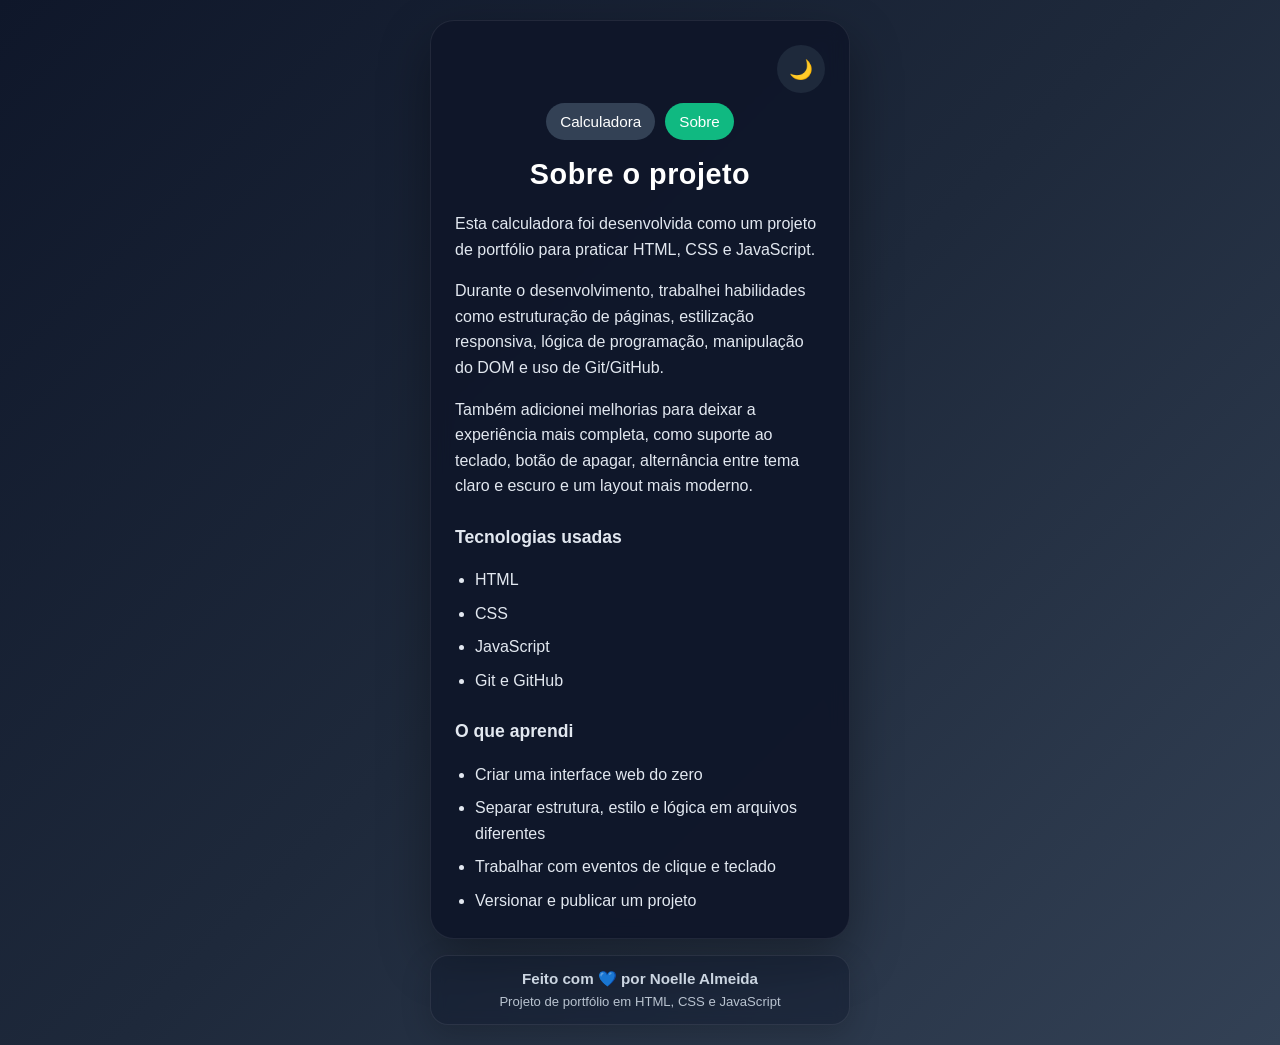
==== about.html @ 86858a80 "feat: adiciona pagina sobre ao projeto" ====
<!doctype html>
<html lang="pt-BR">
  <head>
    <meta charset="UTF-8" />
    <meta name="viewport" content="width=device-width, initial-scale=1.0" />
    <title>Sobre o Projeto</title>
    <link rel="stylesheet" href="style.css" />
  </head>
  <body>
    <main class="container">
      <section class="calculator about-card">
        <div class="top-bar">
          <button class="theme-toggle" onclick="toggleTheme()" id="themeToggle">
            🌙
          </button>
        </div>

        <nav class="page-links">
          <a href="index.html">Calculadora</a>
          <a href="about.html" class="active">Sobre</a>
        </nav>

        <h1>Sobre o projeto</h1>

        <div class="about-content">
          <p>
            Esta calculadora foi desenvolvida como um projeto de portfólio para
            praticar HTML, CSS e JavaScript.
          </p>

          <p>
            Durante o desenvolvimento, trabalhei habilidades como estruturação
            de páginas, estilização responsiva, lógica de programação,
            manipulação do DOM e uso de Git/GitHub.
          </p>

          <p>
            Também adicionei melhorias para deixar a experiência mais completa,
            como suporte ao teclado, botão de apagar, alternância entre tema
            claro e escuro e um layout mais moderno.
          </p>

          <h2>Tecnologias usadas</h2>
          <ul>
            <li>HTML</li>
            <li>CSS</li>
            <li>JavaScript</li>
            <li>Git e GitHub</li>
          </ul>

          <h2>O que aprendi</h2>
          <ul>
            <li>Criar uma interface web do zero</li>
            <li>Separar estrutura, estilo e lógica em arquivos diferentes</li>
            <li>Trabalhar com eventos de clique e teclado</li>
            <li>Versionar e publicar um projeto</li>
          </ul>
        </div>
      </section>

      <footer class="footer">
        <p>Feito com 💙 por Noelle Almeida</p>
        <span>Projeto de portfólio em HTML, CSS e JavaScript</span>
      </footer>
    </main>

    <script src="script.js"></script>
  </body>
</html>
---- style.css ----
* {
  margin: 0;
  padding: 0;
  box-sizing: border-box;
  font-family: Arial, sans-serif;
}

body {
  min-height: 100vh;
  background: linear-gradient(135deg, #0f172a, #1e293b, #334155);
  display: flex;
  align-items: center;
  justify-content: center;
  padding: 20px;
  transition: background 0.3s ease;
}

.container {
  width: 100%;
  max-width: 420px;
  display: flex;
  flex-direction: column;
  gap: 16px;
}

.calculator {
  background: rgba(15, 23, 42, 0.95);
  border: 1px solid rgba(255, 255, 255, 0.08);
  backdrop-filter: blur(10px);
  padding: 24px;
  border-radius: 24px;
  box-shadow: 0 20px 50px rgba(0, 0, 0, 0.35);
  transition:
    background 0.3s ease,
    transform 0.3s ease;
}

.top-bar {
  display: flex;
  justify-content: flex-end;
  margin-bottom: 10px;
}

.theme-toggle {
  width: 48px;
  height: 48px;
  border: none;
  border-radius: 50%;
  font-size: 1.2rem;
  cursor: pointer;
  background: #1e293b;
  color: white;
  transition:
    transform 0.2s ease,
    opacity 0.2s ease;
}

.theme-toggle:hover {
  transform: scale(1.05);
  opacity: 0.95;
}

.page-links {
  display: flex;
  gap: 10px;
  justify-content: center;
  margin-bottom: 18px;
}

.page-links a {
  text-decoration: none;
  color: white;
  background: #334155;
  padding: 10px 14px;
  border-radius: 999px;
  font-size: 0.95rem;
  transition:
    transform 0.15s ease,
    opacity 0.15s ease;
}

.page-links a:hover {
  transform: translateY(-2px);
  opacity: 0.95;
}

.page-links a.active {
  background: #10b981;
  color: white;
}

.calculator h1 {
  color: white;
  text-align: center;
  margin-bottom: 20px;
  font-size: 1.8rem;
  letter-spacing: 0.5px;
}

#display {
  width: 100%;
  height: 80px;
  margin-bottom: 20px;
  border: none;
  outline: none;
  border-radius: 16px;
  padding: 16px;
  font-size: 2rem;
  text-align: right;
  background: #e2e8f0;
  color: #0f172a;
  box-shadow: inset 0 2px 8px rgba(0, 0, 0, 0.12);
}

.buttons {
  display: grid;
  grid-template-columns: repeat(4, 1fr);
  gap: 12px;
}

.btn {
  height: 64px;
  border: none;
  border-radius: 16px;
  font-size: 1.2rem;
  font-weight: bold;
  cursor: pointer;
  background: #334155;
  color: white;
  transition:
    transform 0.15s ease,
    opacity 0.15s ease;
}

.btn:hover {
  transform: translateY(-2px);
  opacity: 0.95;
}

.btn:active {
  transform: scale(0.98);
}

.operator {
  background: #f59e0b;
  color: #111827;
}

.equal {
  background: #10b981;
}

.clear {
  background: #ef4444;
}

.delete {
  background: #8b5cf6;
}

.zero {
  grid-column: span 3;
}

.footer {
  text-align: center;
  padding: 14px 18px;
  border-radius: 18px;
  background: rgba(15, 23, 42, 0.45);
  border: 1px solid rgba(255, 255, 255, 0.08);
  color: #cbd5e1;
  box-shadow: 0 10px 30px rgba(0, 0, 0, 0.18);
  backdrop-filter: blur(8px);
}

.footer p {
  font-size: 0.95rem;
  font-weight: bold;
  margin-bottom: 4px;
}

.footer span {
  font-size: 0.82rem;
  opacity: 0.9;
}

.about-card {
  max-width: 100%;
}

.about-content {
  color: #e2e8f0;
  display: flex;
  flex-direction: column;
  gap: 16px;
  line-height: 1.6;
}

.about-content h2 {
  font-size: 1.1rem;
  margin-top: 8px;
}

.about-content ul {
  padding-left: 20px;
  display: flex;
  flex-direction: column;
  gap: 8px;
}

/* TEMA CLARO */

body.light-theme {
  background: linear-gradient(135deg, #dbeafe, #e0f2fe, #f8fafc);
}

body.light-theme .calculator {
  background: rgba(255, 255, 255, 0.95);
  border: 1px solid rgba(15, 23, 42, 0.08);
  box-shadow: 0 20px 50px rgba(15, 23, 42, 0.12);
}

body.light-theme .theme-toggle {
  background: #e2e8f0;
  color: #0f172a;
}

body.light-theme .page-links a {
  background: #cbd5e1;
  color: #0f172a;
}

body.light-theme .page-links a.active {
  background: #10b981;
  color: white;
}

body.light-theme .calculator h1 {
  color: #0f172a;
}

body.light-theme #display {
  background: #f8fafc;
  color: #0f172a;
  border: 1px solid #cbd5e1;
}

body.light-theme .btn {
  background: #cbd5e1;
  color: #0f172a;
}

body.light-theme .operator {
  background: #f59e0b;
  color: #111827;
}

body.light-theme .equal {
  background: #10b981;
  color: white;
}

body.light-theme .clear {
  background: #ef4444;
  color: white;
}

body.light-theme .delete {
  background: #8b5cf6;
  color: white;
}

body.light-theme .footer {
  background: rgba(255, 255, 255, 0.75);
  color: #334155;
  border: 1px solid rgba(15, 23, 42, 0.08);
  box-shadow: 0 10px 30px rgba(15, 23, 42, 0.08);
}

body.light-theme .about-content {
  color: #334155;
}

@media (max-width: 480px) {
  .calculator {
    padding: 18px;
    border-radius: 20px;
  }

  .calculator h1 {
    font-size: 1.5rem;
  }

  #display {
    height: 72px;
    font-size: 1.7rem;
  }

  .btn {
    height: 58px;
    font-size: 1.05rem;
  }

  .theme-toggle {
    width: 44px;
    height: 44px;
  }

  .page-links {
    flex-direction: column;
  }

  .page-links a {
    text-align: center;
  }
}
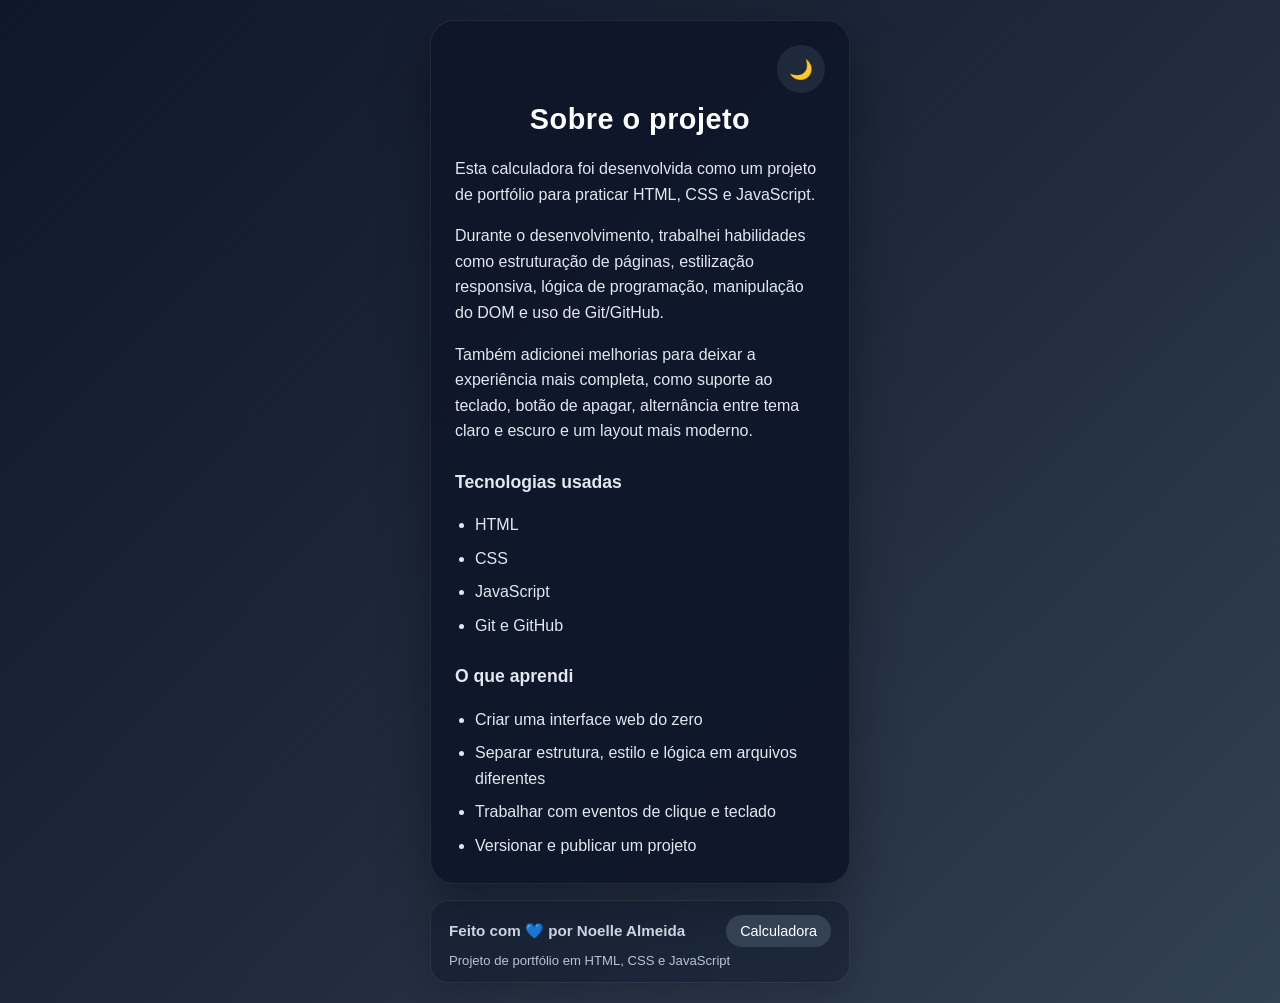
==== commit 79906301: "fix: ajusta alinhamento do rodape e erro de divisao por zero" ====
--- a/about.html
+++ b/about.html
@@ -14,11 +14,6 @@
             🌙
           </button>
         </div>
-
-        <nav class="page-links">
-          <a href="index.html">Calculadora</a>
-          <a href="about.html" class="active">Sobre</a>
-        </nav>
 
         <h1>Sobre o projeto</h1>
 
@@ -59,7 +54,10 @@
       </section>
 
       <footer class="footer">
-        <p>Feito com 💙 por Noelle Almeida</p>
+        <div class="footer-top">
+          <p>Feito com 💙 por Noelle Almeida</p>
+          <a href="index.html" class="footer-link">Calculadora</a>
+        </div>
         <span>Projeto de portfólio em HTML, CSS e JavaScript</span>
       </footer>
     </main>
--- a/style.css
+++ b/style.css
@@ -58,35 +58,6 @@
 .theme-toggle:hover {
   transform: scale(1.05);
   opacity: 0.95;
-}
-
-.page-links {
-  display: flex;
-  gap: 10px;
-  justify-content: center;
-  margin-bottom: 18px;
-}
-
-.page-links a {
-  text-decoration: none;
-  color: white;
-  background: #334155;
-  padding: 10px 14px;
-  border-radius: 999px;
-  font-size: 0.95rem;
-  transition:
-    transform 0.15s ease,
-    opacity 0.15s ease;
-}
-
-.page-links a:hover {
-  transform: translateY(-2px);
-  opacity: 0.95;
-}
-
-.page-links a.active {
-  background: #10b981;
-  color: white;
 }
 
 .calculator h1 {
@@ -163,7 +134,7 @@
 }
 
 .footer {
-  text-align: center;
+  text-align: left;
   padding: 14px 18px;
   border-radius: 18px;
   background: rgba(15, 23, 42, 0.45);
@@ -173,15 +144,42 @@
   backdrop-filter: blur(8px);
 }
 
+.footer-top {
+  display: flex;
+  align-items: center;
+  justify-content: space-between;
+  gap: 12px;
+  margin-bottom: 6px;
+}
+
 .footer p {
   font-size: 0.95rem;
   font-weight: bold;
-  margin-bottom: 4px;
+  margin: 0;
 }
 
 .footer span {
+  display: block;
   font-size: 0.82rem;
   opacity: 0.9;
+  margin-left: 0;
+}
+
+.footer-link {
+  text-decoration: none;
+  background: #334155;
+  color: white;
+  padding: 8px 14px;
+  border-radius: 999px;
+  font-size: 0.9rem;
+  transition:
+    transform 0.15s ease,
+    opacity 0.15s ease;
+}
+
+.footer-link:hover {
+  transform: translateY(-2px);
+  opacity: 0.95;
 }
 
 .about-card {
@@ -223,16 +221,6 @@
 body.light-theme .theme-toggle {
   background: #e2e8f0;
   color: #0f172a;
-}
-
-body.light-theme .page-links a {
-  background: #cbd5e1;
-  color: #0f172a;
-}
-
-body.light-theme .page-links a.active {
-  background: #10b981;
-  color: white;
 }
 
 body.light-theme .calculator h1 {
@@ -277,6 +265,11 @@
   box-shadow: 0 10px 30px rgba(15, 23, 42, 0.08);
 }
 
+body.light-theme .footer-link {
+  background: #cbd5e1;
+  color: #0f172a;
+}
+
 body.light-theme .about-content {
   color: #334155;
 }
@@ -306,11 +299,8 @@
     height: 44px;
   }
 
-  .page-links {
+  .footer-top {
     flex-direction: column;
-  }
-
-  .page-links a {
-    text-align: center;
-  }
-}
+    align-items: center;
+  }
+}
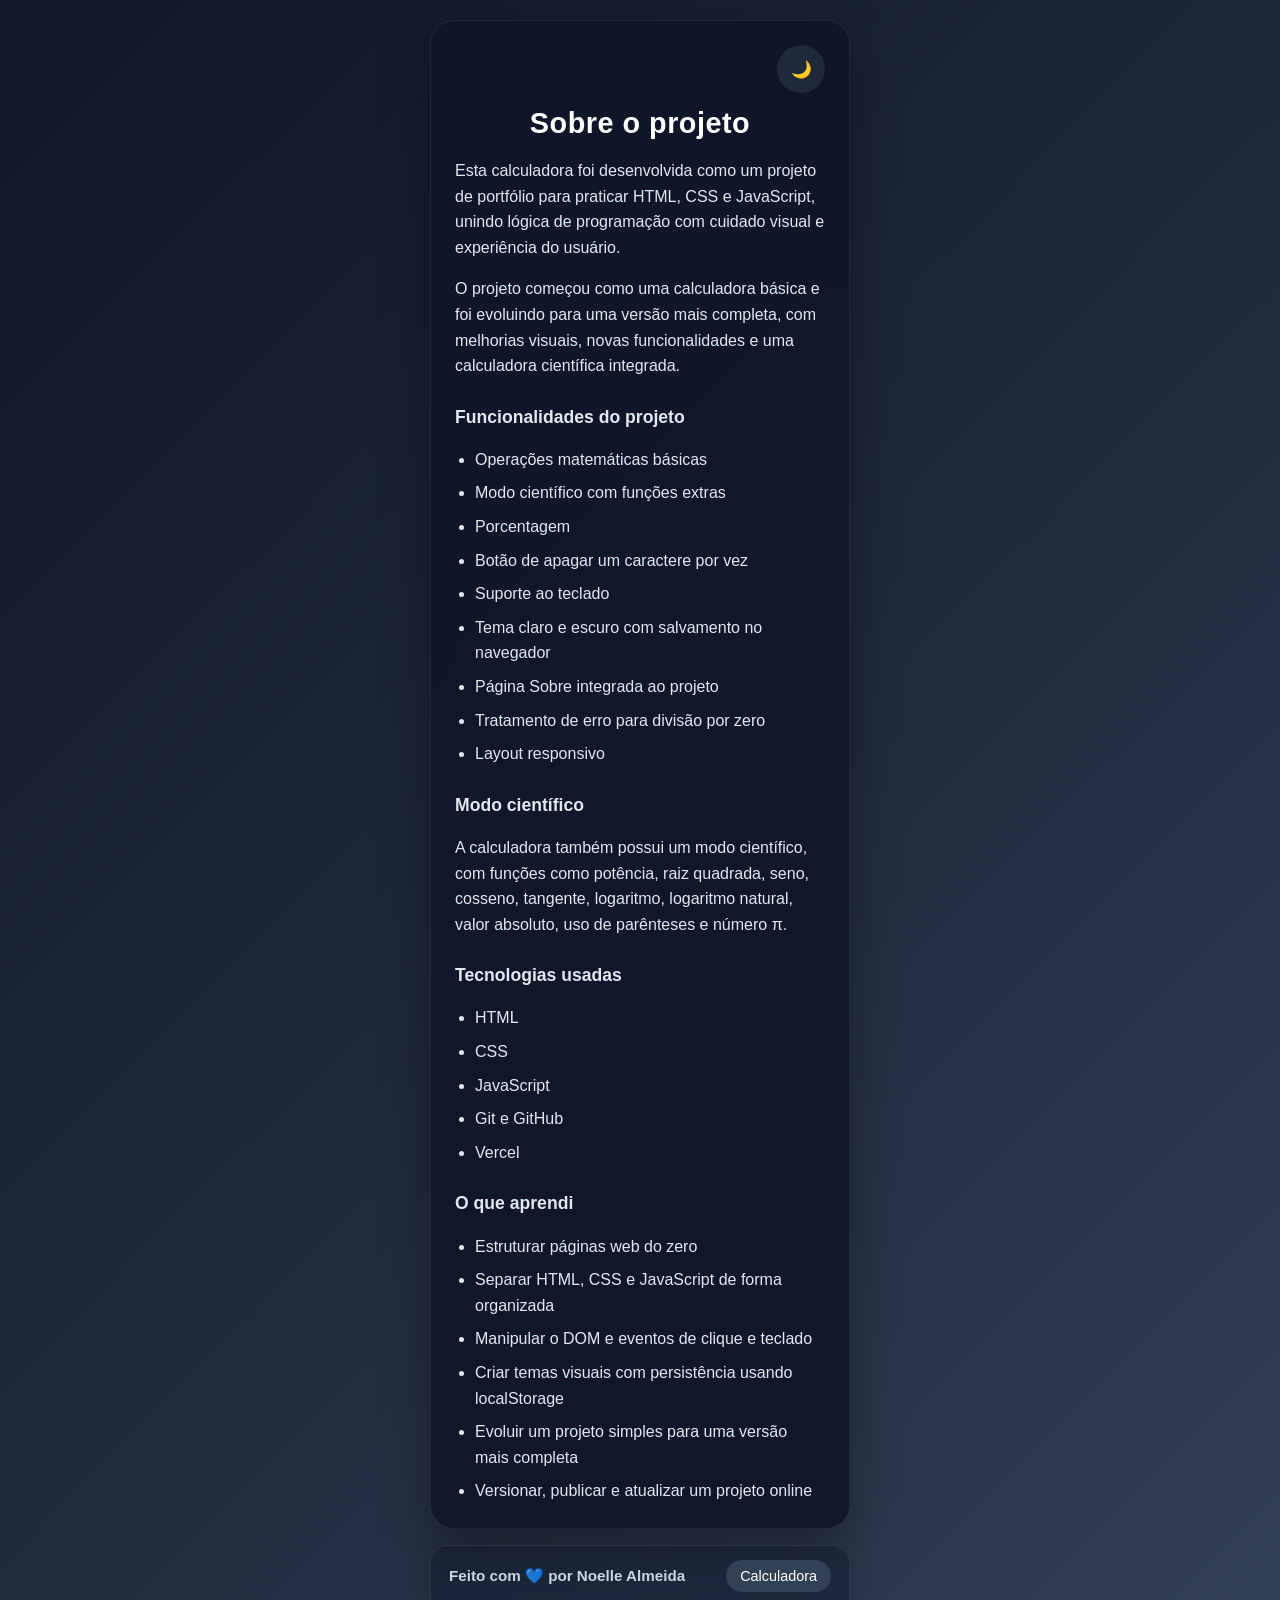
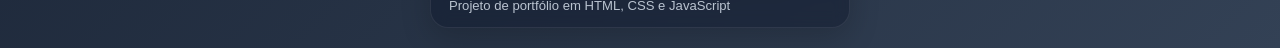
==== commit 98e06fea: "feat: adiciona modo cientifico, porcentagem e atualiza pagina sobre" ====
--- a/about.html
+++ b/about.html
@@ -20,19 +20,34 @@
         <div class="about-content">
           <p>
             Esta calculadora foi desenvolvida como um projeto de portfólio para
-            praticar HTML, CSS e JavaScript.
+            praticar HTML, CSS e JavaScript, unindo lógica de programação com
+            cuidado visual e experiência do usuário.
           </p>
 
           <p>
-            Durante o desenvolvimento, trabalhei habilidades como estruturação
-            de páginas, estilização responsiva, lógica de programação,
-            manipulação do DOM e uso de Git/GitHub.
+            O projeto começou como uma calculadora básica e foi evoluindo para
+            uma versão mais completa, com melhorias visuais, novas
+            funcionalidades e uma calculadora científica integrada.
           </p>
 
+          <h2>Funcionalidades do projeto</h2>
+          <ul>
+            <li>Operações matemáticas básicas</li>
+            <li>Modo científico com funções extras</li>
+            <li>Porcentagem</li>
+            <li>Botão de apagar um caractere por vez</li>
+            <li>Suporte ao teclado</li>
+            <li>Tema claro e escuro com salvamento no navegador</li>
+            <li>Página Sobre integrada ao projeto</li>
+            <li>Tratamento de erro para divisão por zero</li>
+            <li>Layout responsivo</li>
+          </ul>
+
+          <h2>Modo científico</h2>
           <p>
-            Também adicionei melhorias para deixar a experiência mais completa,
-            como suporte ao teclado, botão de apagar, alternância entre tema
-            claro e escuro e um layout mais moderno.
+            A calculadora também possui um modo científico, com funções como
+            potência, raiz quadrada, seno, cosseno, tangente, logaritmo,
+            logaritmo natural, valor absoluto, uso de parênteses e número π.
           </p>
 
           <h2>Tecnologias usadas</h2>
@@ -41,14 +56,17 @@
             <li>CSS</li>
             <li>JavaScript</li>
             <li>Git e GitHub</li>
+            <li>Vercel</li>
           </ul>
 
           <h2>O que aprendi</h2>
           <ul>
-            <li>Criar uma interface web do zero</li>
-            <li>Separar estrutura, estilo e lógica em arquivos diferentes</li>
-            <li>Trabalhar com eventos de clique e teclado</li>
-            <li>Versionar e publicar um projeto</li>
+            <li>Estruturar páginas web do zero</li>
+            <li>Separar HTML, CSS e JavaScript de forma organizada</li>
+            <li>Manipular o DOM e eventos de clique e teclado</li>
+            <li>Criar temas visuais com persistência usando localStorage</li>
+            <li>Evoluir um projeto simples para uma versão mais completa</li>
+            <li>Versionar, publicar e atualizar um projeto online</li>
           </ul>
         </div>
       </section>
--- a/style.css
+++ b/style.css
@@ -38,7 +38,7 @@
 .top-bar {
   display: flex;
   justify-content: flex-end;
-  margin-bottom: 10px;
+  margin-bottom: 14px;
 }
 
 .theme-toggle {
@@ -46,24 +46,30 @@
   height: 48px;
   border: none;
   border-radius: 50%;
-  font-size: 1.2rem;
+  font-size: 1.05rem;
+  font-weight: bold;
   cursor: pointer;
   background: #1e293b;
   color: white;
   transition:
     transform 0.2s ease,
-    opacity 0.2s ease;
+    opacity 0.2s ease,
+    box-shadow 0.2s ease;
 }
 
 .theme-toggle:hover {
-  transform: scale(1.05);
-  opacity: 0.95;
+  transform: scale(1.08);
+  opacity: 0.98;
+  box-shadow:
+    0 0 0 3px rgba(148, 163, 184, 0.22),
+    0 0 24px rgba(148, 163, 184, 0.35),
+    0 0 44px rgba(148, 163, 184, 0.2);
 }
 
 .calculator h1 {
   color: white;
   text-align: center;
-  margin-bottom: 20px;
+  margin-bottom: 18px;
   font-size: 1.8rem;
   letter-spacing: 0.5px;
 }
@@ -83,6 +89,17 @@
   box-shadow: inset 0 2px 8px rgba(0, 0, 0, 0.12);
 }
 
+.scientific-buttons {
+  display: grid;
+  grid-template-columns: repeat(4, 1fr);
+  gap: 12px;
+  margin-bottom: 16px;
+}
+
+.hidden {
+  display: none;
+}
+
 .buttons {
   display: grid;
   grid-template-columns: repeat(4, 1fr);
@@ -100,16 +117,32 @@
   color: white;
   transition:
     transform 0.15s ease,
-    opacity 0.15s ease;
+    opacity 0.15s ease,
+    box-shadow 0.2s ease;
 }
 
 .btn:hover {
-  transform: translateY(-2px);
-  opacity: 0.95;
+  transform: translateY(-3px) scale(1.02);
+  opacity: 1;
+  box-shadow:
+    0 0 0 3px rgba(148, 163, 184, 0.22),
+    0 0 28px rgba(96, 165, 250, 0.45),
+    0 0 56px rgba(96, 165, 250, 0.22);
 }
 
 .btn:active {
   transform: scale(0.98);
+}
+
+.scientific {
+  background: #0f766e;
+}
+
+.scientific:hover {
+  box-shadow:
+    0 0 0 3px rgba(20, 184, 166, 0.26),
+    0 0 28px rgba(20, 184, 166, 0.56),
+    0 0 56px rgba(20, 184, 166, 0.24);
 }
 
 .operator {
@@ -117,20 +150,66 @@
   color: #111827;
 }
 
+.operator:hover {
+  box-shadow:
+    0 0 0 3px rgba(245, 158, 11, 0.28),
+    0 0 28px rgba(245, 158, 11, 0.58),
+    0 0 56px rgba(245, 158, 11, 0.26);
+}
+
 .equal {
   background: #10b981;
 }
 
+.equal:hover {
+  box-shadow:
+    0 0 0 3px rgba(16, 185, 129, 0.28),
+    0 0 28px rgba(16, 185, 129, 0.6),
+    0 0 56px rgba(16, 185, 129, 0.28);
+}
+
 .clear {
   background: #ef4444;
 }
 
+.clear:hover {
+  box-shadow:
+    0 0 0 3px rgba(239, 68, 68, 0.28),
+    0 0 28px rgba(239, 68, 68, 0.58),
+    0 0 56px rgba(239, 68, 68, 0.24);
+}
+
 .delete {
   background: #8b5cf6;
 }
 
-.zero {
-  grid-column: span 3;
+.delete:hover {
+  box-shadow:
+    0 0 0 3px rgba(139, 92, 246, 0.28),
+    0 0 28px rgba(139, 92, 246, 0.58),
+    0 0 56px rgba(139, 92, 246, 0.24);
+}
+
+.percent {
+  background: #06b6d4;
+}
+
+.percent:hover {
+  box-shadow:
+    0 0 0 3px rgba(6, 182, 212, 0.28),
+    0 0 28px rgba(6, 182, 212, 0.58),
+    0 0 56px rgba(6, 182, 212, 0.24);
+}
+
+.scientific-toggle-btn {
+  background: #0ea5e9;
+}
+
+.scientific-toggle-btn:hover {
+  box-shadow:
+    0 0 0 3px rgba(14, 165, 233, 0.28),
+    0 0 28px rgba(14, 165, 233, 0.58),
+    0 0 56px rgba(14, 165, 233, 0.26);
 }
 
 .footer {
@@ -174,12 +253,16 @@
   font-size: 0.9rem;
   transition:
     transform 0.15s ease,
-    opacity 0.15s ease;
+    opacity 0.15s ease,
+    box-shadow 0.2s ease;
 }
 
 .footer-link:hover {
   transform: translateY(-2px);
-  opacity: 0.95;
+  opacity: 0.98;
+  box-shadow:
+    0 0 18px rgba(96, 165, 250, 0.32),
+    0 0 38px rgba(96, 165, 250, 0.14);
 }
 
 .about-card {
@@ -238,6 +321,11 @@
   color: #0f172a;
 }
 
+body.light-theme .scientific {
+  background: #0f766e;
+  color: white;
+}
+
 body.light-theme .operator {
   background: #f59e0b;
   color: #111827;
@@ -255,6 +343,16 @@
 
 body.light-theme .delete {
   background: #8b5cf6;
+  color: white;
+}
+
+body.light-theme .percent {
+  background: #06b6d4;
+  color: white;
+}
+
+body.light-theme .scientific-toggle-btn {
+  background: #0284c7;
   color: white;
 }
 
@@ -297,6 +395,7 @@
   .theme-toggle {
     width: 44px;
     height: 44px;
+    font-size: 0.95rem;
   }
 
   .footer-top {
